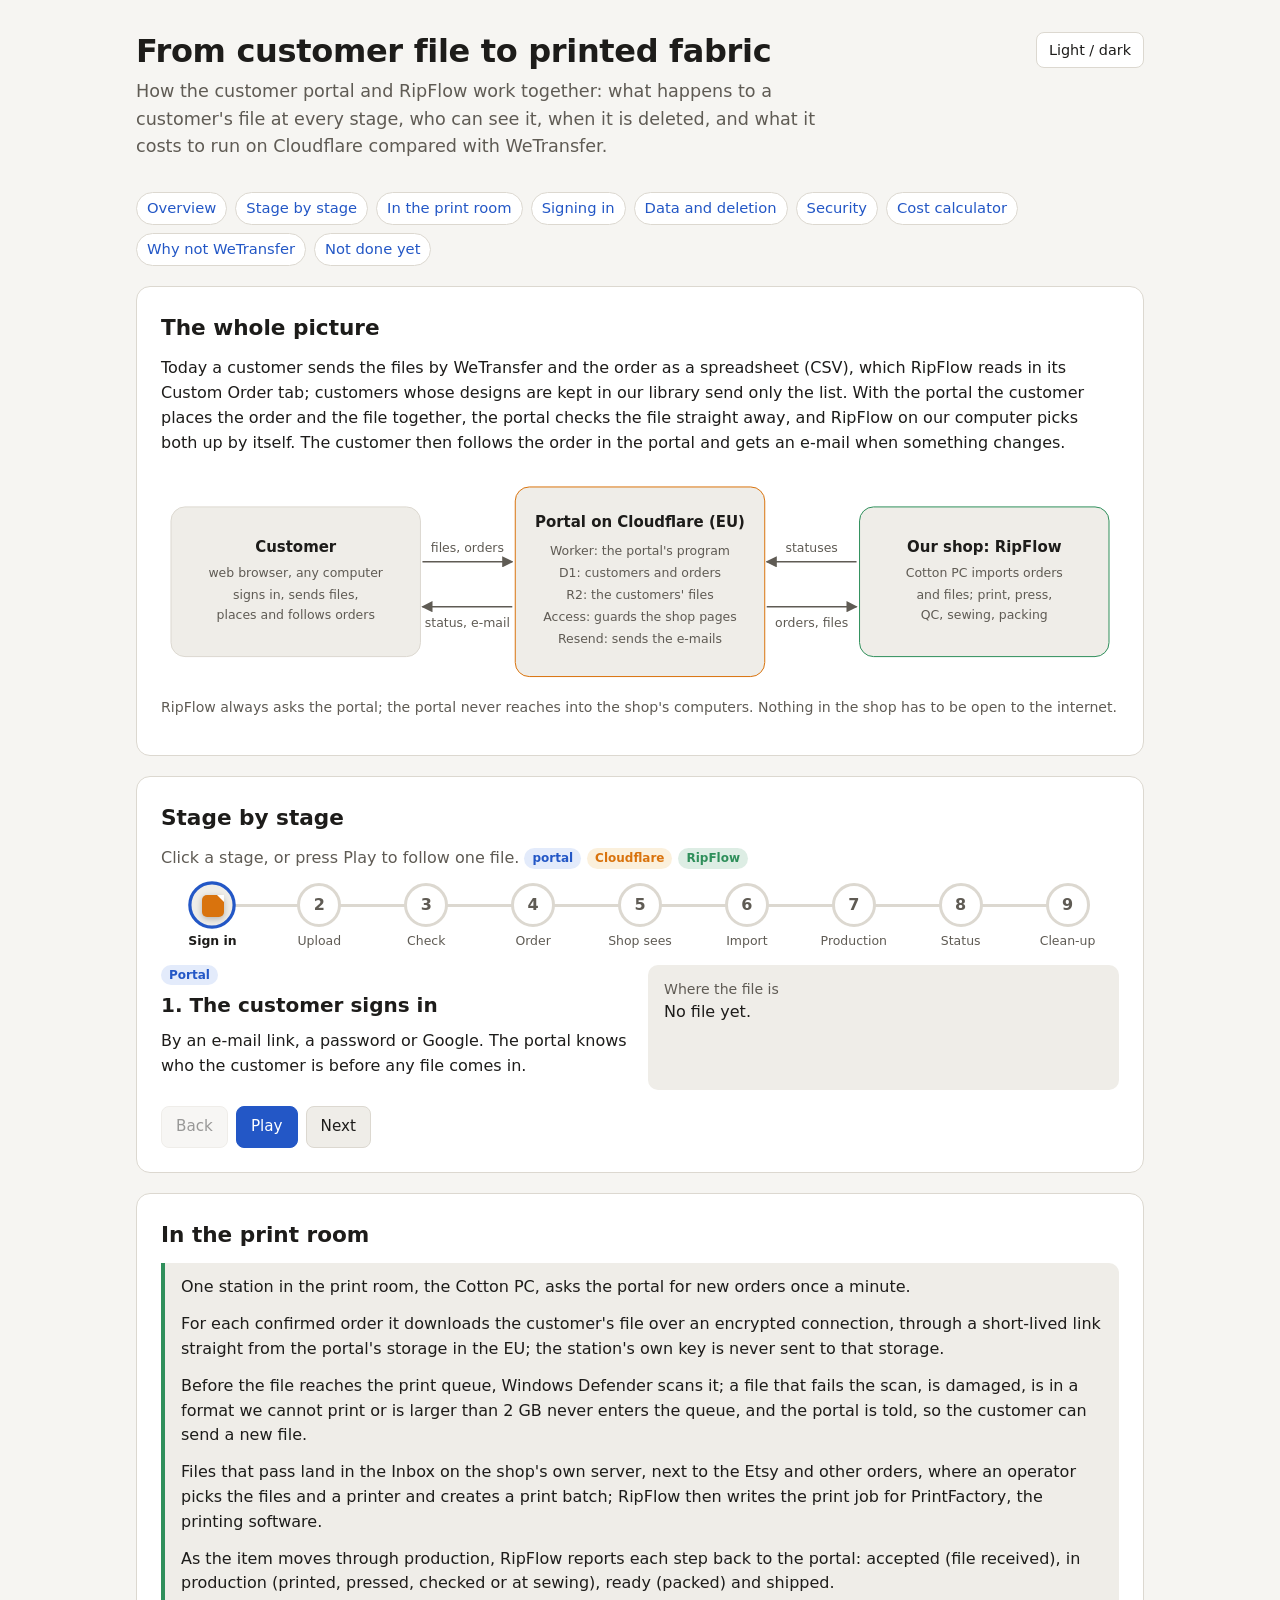
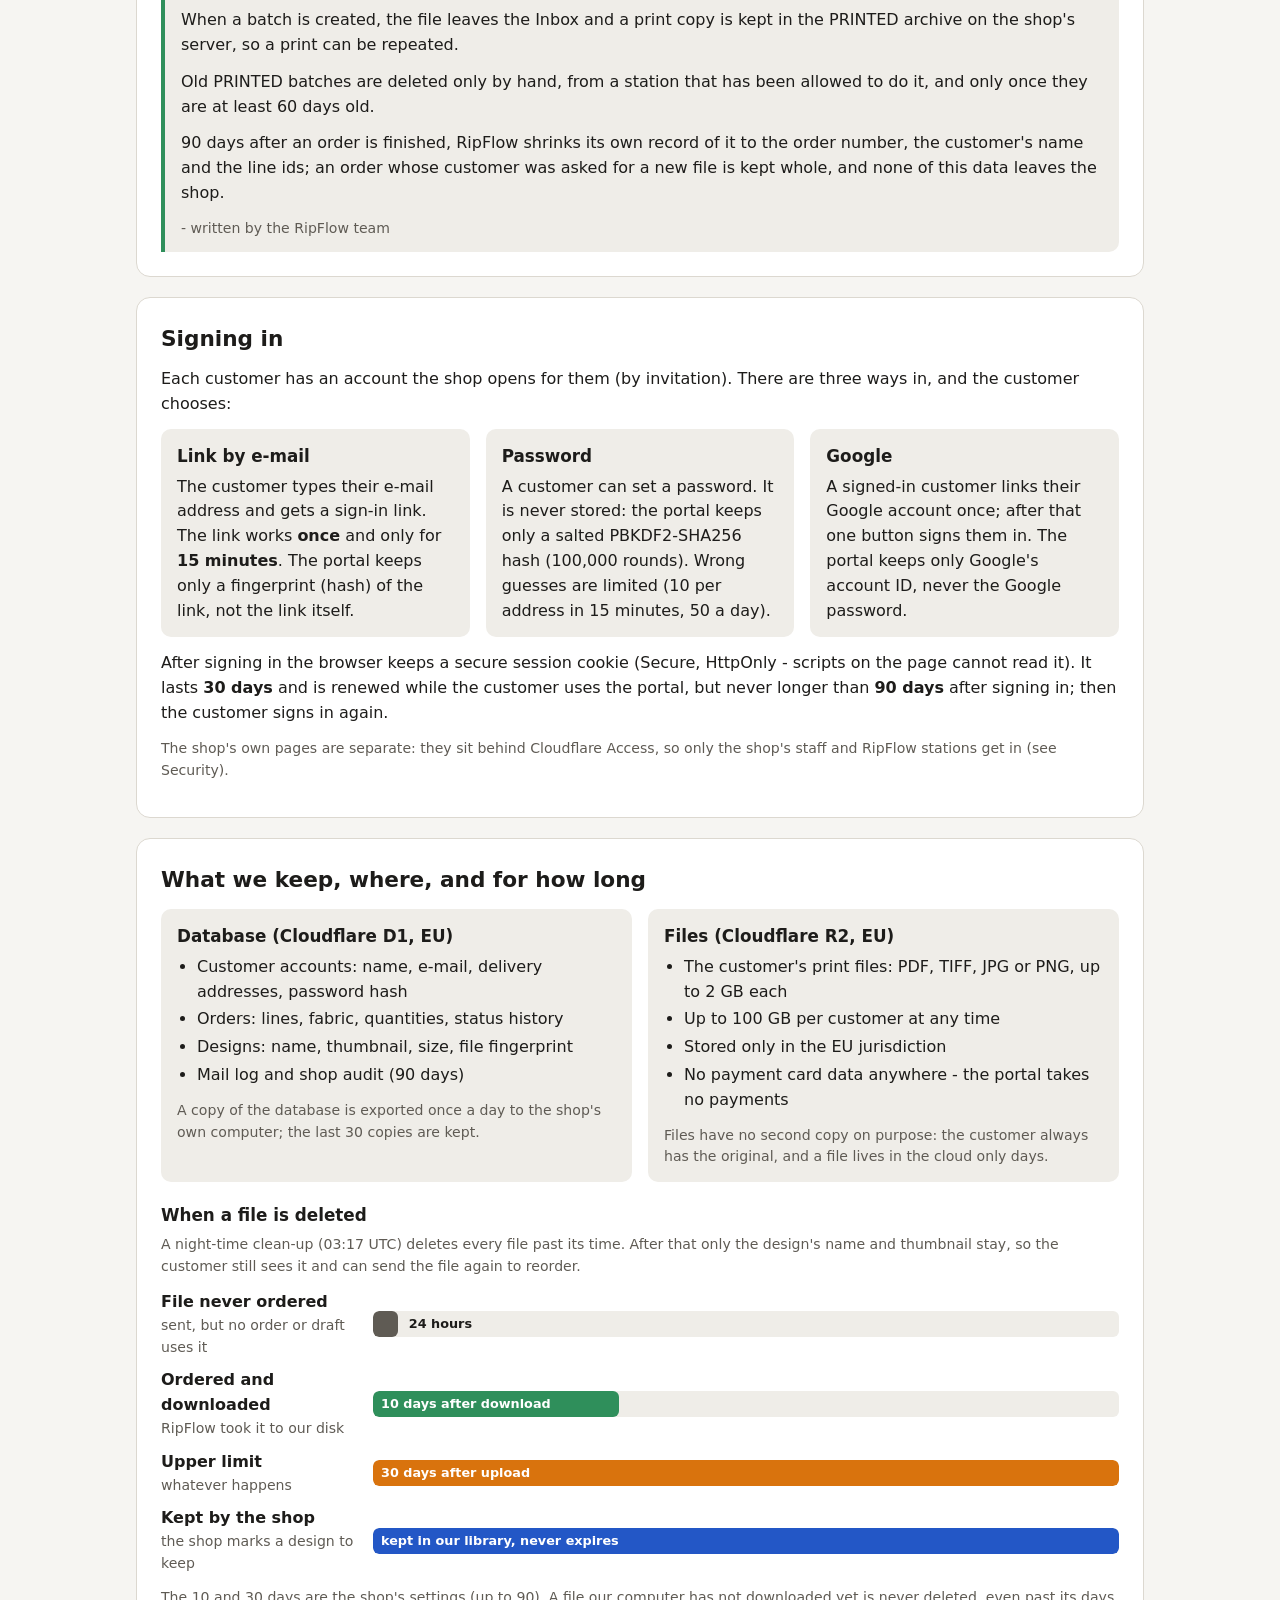
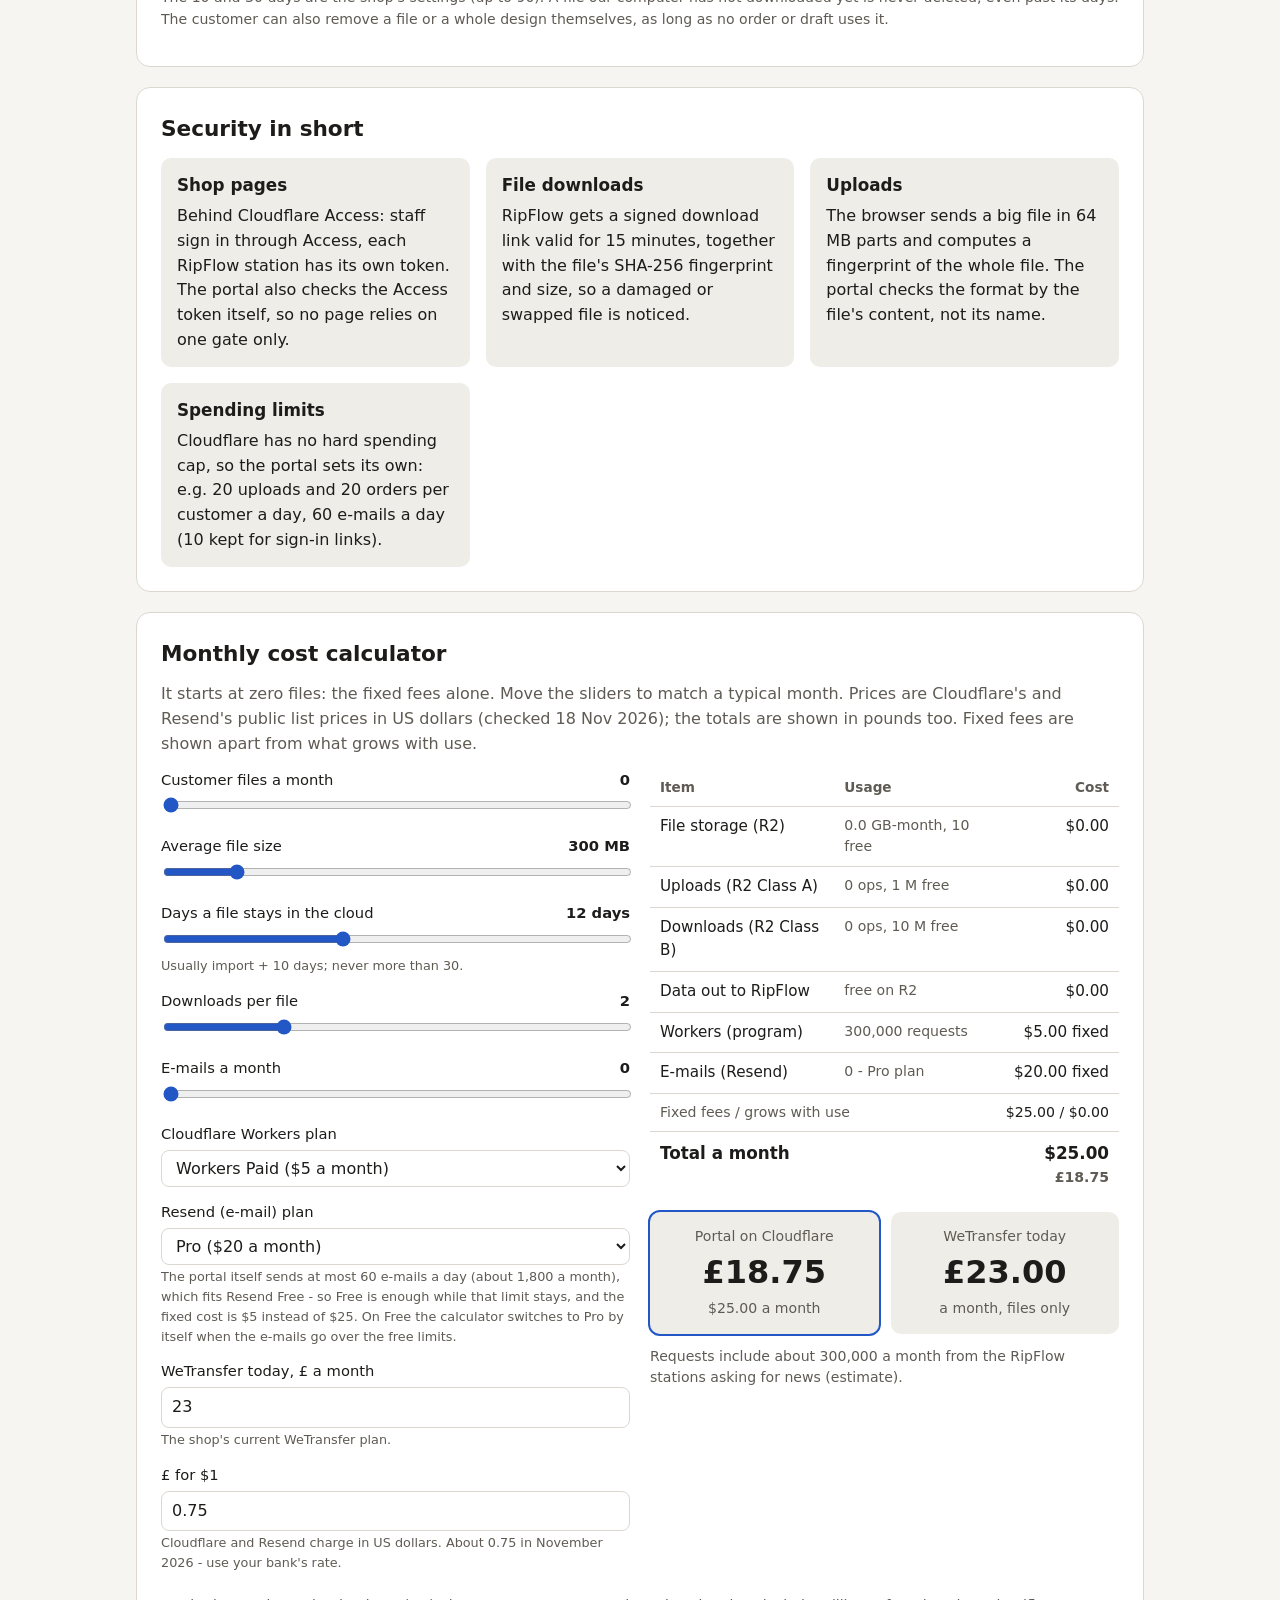
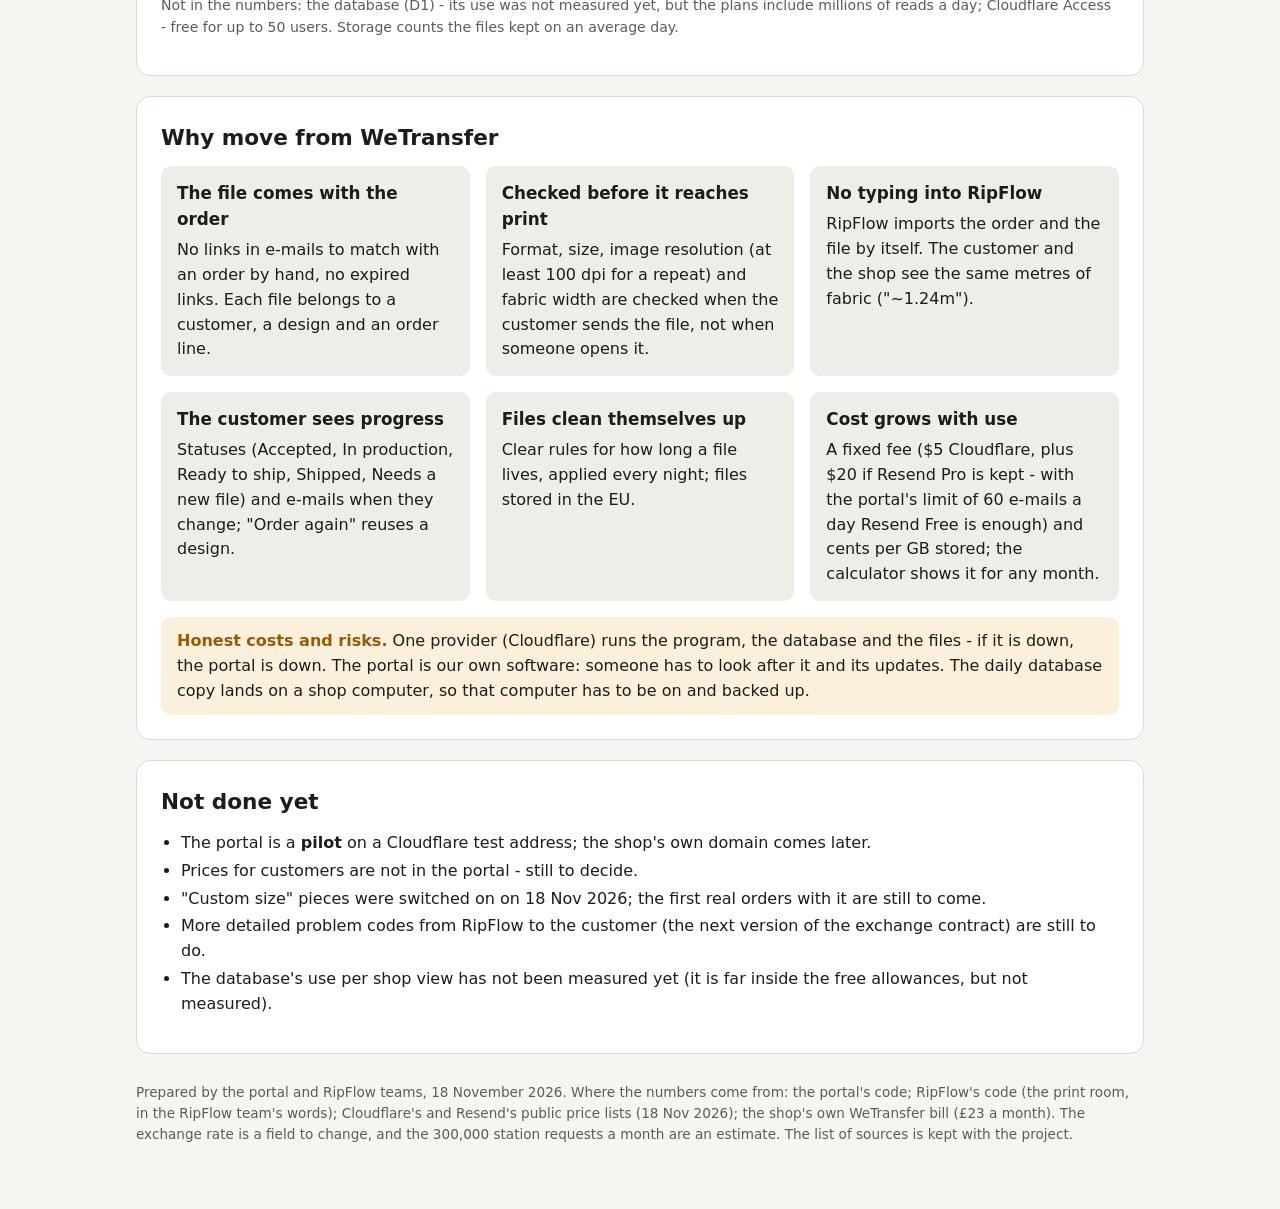
==== prez-26716cb78a.html @ 3aa8cd52 "Build of ripflow-portal a6ef486 (main)" ====
<!doctype html>
<html lang="en">
<head>
<meta charset="utf-8">
<meta name="viewport" content="width=device-width, initial-scale=1">
<!-- public demo on GitHub Pages (PREZ-2): reachable by link only, kept out of search engines; a copy of the approved PREZ-1 page -->
<meta name="robots" content="noindex, nofollow">
<title>Customer Portal Process</title>
<style>
:root {
  color-scheme: light dark;
  --bg: #f6f5f2;
  --surface: #ffffff;
  --surface-2: #efede8;
  --text: #1d1c1a;
  --muted: #5f5b54;
  --line: #dcd8d0;
  --accent: #2357c6;
  --accent-soft: #e3ebfb;
  --portal: #2357c6;
  --cloud: #d9730d;
  --station: #2f8f5b;
  --warn: #9a5b00;
  --warn-soft: #fbf0dc;
  --dot: #d9730d;
}
@media (prefers-color-scheme: dark) {
  :root:not([data-theme="light"]) {
    --bg: #161615;
    --surface: #1f1f1d;
    --surface-2: #292927;
    --text: #ecebe7;
    --muted: #a6a29a;
    --line: #3a3936;
    --accent: #7ea6f2;
    --accent-soft: #23314d;
    --portal: #7ea6f2;
    --cloud: #f0a35a;
    --station: #6cc394;
    --warn: #f0b860;
    --warn-soft: #3a2f1c;
    --dot: #f0a35a;
  }
}
:root[data-theme="dark"] {
  --bg: #161615;
  --surface: #1f1f1d;
  --surface-2: #292927;
  --text: #ecebe7;
  --muted: #a6a29a;
  --line: #3a3936;
  --accent: #7ea6f2;
  --accent-soft: #23314d;
  --portal: #7ea6f2;
  --cloud: #f0a35a;
  --station: #6cc394;
  --warn: #f0b860;
  --warn-soft: #3a2f1c;
  --dot: #f0a35a;
}
* { box-sizing: border-box; }
html { -webkit-text-size-adjust: 100%; }
body {
  margin: 0;
  background: var(--bg);
  color: var(--text);
  font: 16px/1.55 system-ui, -apple-system, "Segoe UI", Roboto, sans-serif;
}
main { max-width: 1040px; margin: 0 auto; padding: 32px 16px 64px; }
header.top { display: flex; justify-content: space-between; gap: 16px; align-items: flex-start; flex-wrap: wrap; }
h1 { font-size: 2rem; line-height: 1.2; margin: 0 0 8px; letter-spacing: -0.01em; }
h2 { font-size: 1.35rem; margin: 0 0 12px; }
h3 { font-size: 1.05rem; margin: 0 0 6px; }
p { margin: 0 0 12px; }
.lead { font-size: 1.1rem; color: var(--muted); max-width: 720px; }
.theme { border: 1px solid var(--line); background: var(--surface); color: var(--text); border-radius: 8px; padding: 6px 12px; font: inherit; font-size: 0.9rem; cursor: pointer; }
nav.toc { display: flex; flex-wrap: wrap; gap: 8px; margin: 20px 0 8px; }
nav.toc a { color: var(--accent); text-decoration: none; font-size: 0.92rem; border: 1px solid var(--line); background: var(--surface); padding: 4px 10px; border-radius: 999px; }
section { background: var(--surface); border: 1px solid var(--line); border-radius: 14px; padding: 24px; margin-top: 20px; }
.grid2 { display: grid; grid-template-columns: repeat(auto-fit, minmax(260px, 1fr)); gap: 16px; }
.card { background: var(--surface-2); border-radius: 10px; padding: 14px 16px; }
.card p:last-child, .card ul:last-child { margin-bottom: 0; }
ul { margin: 0 0 12px; padding-left: 20px; }
li { margin: 3px 0; }
.muted { color: var(--muted); }
.small { font-size: 0.88rem; }
.tag { display: inline-block; font-size: 0.75rem; font-weight: 600; padding: 1px 8px; border-radius: 999px; margin-right: 6px; vertical-align: 1px; }
.tag.portal { background: var(--accent-soft); color: var(--portal); }
.tag.cloud { background: var(--warn-soft); color: var(--cloud); }
.tag.station { background: color-mix(in srgb, var(--station) 16%, transparent); color: var(--station); }
.note { background: var(--warn-soft); border-radius: 10px; padding: 12px 16px; color: var(--text); }
.note strong { color: var(--warn); }
table { width: 100%; border-collapse: collapse; font-size: 0.95rem; }
th, td { text-align: left; padding: 8px 10px; border-bottom: 1px solid var(--line); vertical-align: top; }
th { font-weight: 600; color: var(--muted); font-size: 0.85rem; }
.table-wrap { overflow-x: auto; }

/* overview diagram */
.overview svg { width: 100%; height: auto; display: block; }
.overview text { fill: var(--text); font: 600 15px system-ui, sans-serif; }
.overview text.sub { fill: var(--muted); font: 400 12.5px system-ui, sans-serif; }
.overview .box { fill: var(--surface-2); stroke: var(--line); }
.overview .arrow { stroke: var(--muted); stroke-width: 1.6; fill: none; marker-end: url(#arrowhead); }
.overview .arrowhead { fill: var(--muted); }

/* stage by stage */
.track { position: relative; display: grid; grid-template-columns: repeat(9, 1fr); gap: 4px; margin: 8px 0 16px; }
.track::before { content: ""; position: absolute; left: 5%; right: 5%; top: 21px; height: 3px; background: var(--line); border-radius: 2px; }
.stop { position: relative; display: flex; flex-direction: column; align-items: center; gap: 6px; background: none; border: 0; padding: 0; font: inherit; color: var(--muted); cursor: pointer; }
.stop .num { width: 44px; height: 44px; border-radius: 50%; display: grid; place-items: center; font-weight: 700; background: var(--surface); border: 3px solid var(--line); color: var(--muted); z-index: 1; transition: border-color .3s, background .3s, color .3s; }
.stop .lbl { font-size: 0.78rem; text-align: center; line-height: 1.25; }
.stop.portal.done .num, .stop.portal.on .num { border-color: var(--portal); color: var(--portal); }
.stop.cloud.done .num, .stop.cloud.on .num { border-color: var(--cloud); color: var(--cloud); }
.stop.station.done .num, .stop.station.on .num { border-color: var(--station); color: var(--station); }
.stop.on .num { background: var(--surface-2); transform: scale(1.08); }
.stop.on .lbl { color: var(--text); font-weight: 600; }
.stop:focus-visible .num { outline: 3px solid var(--accent); outline-offset: 2px; }
.file-dot { position: absolute; top: 12px; width: 22px; height: 22px; margin-left: -11px; border-radius: 5px; background: var(--dot); box-shadow: 0 2px 6px rgba(0,0,0,.25); z-index: 2; transition: left .7s cubic-bezier(.5,0,.2,1); pointer-events: none; }
.file-dot::after { content: ""; position: absolute; right: 0; top: 0; border-style: solid; border-width: 0 7px 7px 0; border-color: transparent var(--surface) transparent transparent; }
.stage-panel { display: grid; grid-template-columns: 1fr 1fr; gap: 16px; }
.stage-panel .who { font-size: 0.85rem; color: var(--muted); margin-bottom: 4px; }
.stage-panel h3 { font-size: 1.25rem; margin-bottom: 8px; }
.controls { display: flex; gap: 8px; flex-wrap: wrap; margin-top: 16px; }
.btn { border: 1px solid var(--line); background: var(--surface-2); color: var(--text); border-radius: 8px; padding: 8px 14px; font: inherit; font-size: 0.95rem; cursor: pointer; }
.btn.primary { background: var(--accent); border-color: var(--accent); color: var(--surface); }
.btn:disabled { opacity: .45; cursor: default; }
.fade { animation: fade .45s ease; }
@keyframes fade { from { opacity: 0; transform: translateY(4px); } to { opacity: 1; transform: none; } }

/* lifetime bars */
.life { display: grid; gap: 10px; }
.life-row { display: grid; grid-template-columns: 200px 1fr; gap: 12px; align-items: center; }
.bar { position: relative; height: 26px; background: var(--surface-2); border-radius: 6px; overflow: hidden; }
.bar span { position: absolute; top: 0; bottom: 0; left: 0; border-radius: 6px; display: flex; align-items: center; padding-left: 8px; font-size: 0.8rem; color: var(--surface); font-weight: 600; white-space: nowrap; }

/* calculator */
.calc { display: grid; grid-template-columns: minmax(0, 1fr) minmax(0, 1fr); gap: 20px; }
.field { margin-bottom: 14px; }
.field label { display: flex; justify-content: space-between; gap: 8px; font-size: 0.92rem; margin-bottom: 4px; }
.field label output { font-weight: 700; font-variant-numeric: tabular-nums; }
.field input[type="range"] { width: 100%; accent-color: var(--accent); }
.field select, .field input[type="number"] { width: 100%; padding: 7px 10px; border-radius: 8px; border: 1px solid var(--line); background: var(--surface); color: var(--text); font: inherit; }
.field .hint { font-size: 0.8rem; color: var(--muted); margin-top: 2px; }
.result td:last-child, .result th:last-child { text-align: right; font-variant-numeric: tabular-nums; white-space: nowrap; }
.result tr.total td { font-weight: 700; font-size: 1.05rem; border-bottom: 0; }
.big { font-size: 2rem; font-weight: 700; font-variant-numeric: tabular-nums; }
.compare { display: grid; grid-template-columns: 1fr 1fr; gap: 12px; margin-top: 16px; }
.compare .card { text-align: center; }
.compare .card.us { outline: 2px solid var(--accent); }
.from-ripflow { border-left: 4px solid var(--station); background: var(--surface-2); padding: 12px 16px; border-radius: 0 10px 10px 0; }
footer { margin-top: 28px; color: var(--muted); font-size: 0.85rem; }

@media (max-width: 760px) {
  h1 { font-size: 1.6rem; }
  section { padding: 18px 16px; }
  .stage-panel, .calc, .compare { grid-template-columns: 1fr; }
  .track { grid-template-columns: repeat(9, minmax(0, 1fr)); gap: 0; }
  .stop .num { width: 32px; height: 32px; font-size: 0.85rem; border-width: 2px; }
  .track::before { top: 15px; }
  .file-dot { top: 7px; width: 18px; height: 18px; margin-left: -9px; }
  .stop .lbl { display: none; }
  .life-row { grid-template-columns: 1fr; gap: 4px; }
  .overview .diagram { overflow-x: auto; }
  .overview svg { min-width: 680px; }
}
@media (prefers-reduced-motion: reduce) {
  *, *::before, *::after { animation: none !important; transition: none !important; }
}
</style>
</head>
<body>
<main>
  <header class="top">
    <div>
      <h1>From customer file to printed fabric</h1>
      <p class="lead">How the customer portal and RipFlow work together: what happens to a customer's file at every stage, who can see it, when it is deleted, and what it costs to run on Cloudflare compared with WeTransfer.</p>
    </div>
    <button class="theme" id="theme" type="button" aria-label="Switch light or dark">Light / dark</button>
  </header>
  <nav class="toc" aria-label="Sections">
    <a href="#overview">Overview</a>
    <a href="#stages">Stage by stage</a>
    <a href="#printroom">In the print room</a>
    <a href="#signin">Signing in</a>
    <a href="#data">Data and deletion</a>
    <a href="#security">Security</a>
    <a href="#costs">Cost calculator</a>
    <a href="#wetransfer">Why not WeTransfer</a>
    <a href="#notyet">Not done yet</a>
  </nav>

  <section id="overview" class="overview">
    <h2>The whole picture</h2>
    <p>Today a customer sends the files by WeTransfer and the order as a spreadsheet (CSV), which RipFlow reads in its Custom Order tab; customers whose designs are kept in our library send only the list. With the portal the customer places the order and the file together, the portal checks the file straight away, and RipFlow on our computer picks both up by itself. The customer then follows the order in the portal and gets an e-mail when something changes.</p>
    <div class="diagram"><svg viewBox="0 0 960 230" role="img" aria-label="Customer browser sends files to the portal on Cloudflare in the EU; the RipFlow computer in the shop takes orders and files from the portal and sends statuses back">
      <defs>
        <marker id="arrowhead" viewBox="0 0 10 10" refX="9" refY="5" markerWidth="7" markerHeight="7" orient="auto-start-reverse"><path class="arrowhead" d="M0,0 L10,5 L0,10 z"/></marker>
      </defs>
      <rect class="box" x="10" y="40" width="250" height="150" rx="14"/>
      <text x="135" y="85" text-anchor="middle">Customer</text>
      <text class="sub" x="135" y="110" text-anchor="middle">web browser, any computer</text>
      <text class="sub" x="135" y="132" text-anchor="middle">signs in, sends files,</text>
      <text class="sub" x="135" y="152" text-anchor="middle">places and follows orders</text>

      <rect class="box" x="355" y="20" width="250" height="190" rx="14" style="stroke: var(--cloud)"/>
      <text x="480" y="60" text-anchor="middle">Portal on Cloudflare (EU)</text>
      <text class="sub" x="480" y="88" text-anchor="middle">Worker: the portal's program</text>
      <text class="sub" x="480" y="110" text-anchor="middle">D1: customers and orders</text>
      <text class="sub" x="480" y="132" text-anchor="middle">R2: the customers' files</text>
      <text class="sub" x="480" y="154" text-anchor="middle">Access: guards the shop pages</text>
      <text class="sub" x="480" y="176" text-anchor="middle">Resend: sends the e-mails</text>

      <rect class="box" x="700" y="40" width="250" height="150" rx="14" style="stroke: var(--station)"/>
      <text x="825" y="85" text-anchor="middle">Our shop: RipFlow</text>
      <text class="sub" x="825" y="110" text-anchor="middle">Cotton PC imports orders</text>
      <text class="sub" x="825" y="132" text-anchor="middle">and files; print, press,</text>
      <text class="sub" x="825" y="152" text-anchor="middle">QC, sewing, packing</text>

      <path class="arrow" d="M262 95 L352 95"/>
      <path class="arrow" d="M352 140 L262 140"/>
      <text class="sub" x="307" y="85" text-anchor="middle">files, orders</text>
      <text class="sub" x="307" y="160" text-anchor="middle">status, e-mail</text>
      <path class="arrow" d="M697 95 L607 95"/>
      <path class="arrow" d="M607 140 L697 140"/>
      <text class="sub" x="652" y="85" text-anchor="middle">statuses</text>
      <text class="sub" x="652" y="160" text-anchor="middle">orders, files</text>
    </svg></div>
    <p class="small muted">RipFlow always asks the portal; the portal never reaches into the shop's computers. Nothing in the shop has to be open to the internet.</p>
  </section>

  <section id="stages">
    <h2>Stage by stage</h2>
    <p class="muted">Click a stage, or press Play to follow one file. <span class="tag portal">portal</span><span class="tag cloud">Cloudflare</span><span class="tag station">RipFlow</span></p>
    <div class="track" id="track" role="tablist" aria-label="Stages">
      <div class="file-dot" id="dot" aria-hidden="true"></div>
    </div>
    <div id="panel" class="stage-panel" role="tabpanel" aria-live="polite"></div>
    <div class="controls">
      <button class="btn" id="prev" type="button">Back</button>
      <button class="btn primary" id="play" type="button">Play</button>
      <button class="btn" id="next" type="button">Next</button>
    </div>
  </section>

  <section id="printroom">
    <h2>In the print room</h2>
    <div class="from-ripflow">
      <p>One station in the print room, the Cotton PC, asks the portal for new orders once a minute.</p>
      <p>For each confirmed order it downloads the customer's file over an encrypted connection, through a short-lived link straight from the portal's storage in the EU; the station's own key is never sent to that storage.</p>
      <p>Before the file reaches the print queue, Windows Defender scans it; a file that fails the scan, is damaged, is in a format we cannot print or is larger than 2 GB never enters the queue, and the portal is told, so the customer can send a new file.</p>
      <p>Files that pass land in the Inbox on the shop's own server, next to the Etsy and other orders, where an operator picks the files and a printer and creates a print batch; RipFlow then writes the print job for PrintFactory, the printing software.</p>
      <p>As the item moves through production, RipFlow reports each step back to the portal: accepted (file received), in production (printed, pressed, checked or at sewing), ready (packed) and shipped.</p>
      <p>When a batch is created, the file leaves the Inbox and a print copy is kept in the PRINTED archive on the shop's server, so a print can be repeated.</p>
      <p>Old PRINTED batches are deleted only by hand, from a station that has been allowed to do it, and only once they are at least 60 days old.</p>
      <p>90 days after an order is finished, RipFlow shrinks its own record of it to the order number, the customer's name and the line ids; an order whose customer was asked for a new file is kept whole, and none of this data leaves the shop.</p>
      <p class="small muted" style="margin-bottom:0">- written by the RipFlow team</p>
    </div>
  </section>

  <section id="signin">
    <h2>Signing in</h2>
    <p>Each customer has an account the shop opens for them (by invitation). There are three ways in, and the customer chooses:</p>
    <div class="grid2">
      <div class="card"><h3>Link by e-mail</h3><p>The customer types their e-mail address and gets a sign-in link. The link works <strong>once</strong> and only for <strong>15 minutes</strong>. The portal keeps only a fingerprint (hash) of the link, not the link itself.</p></div>
      <div class="card"><h3>Password</h3><p>A customer can set a password. It is never stored: the portal keeps only a salted PBKDF2-SHA256 hash (100,000 rounds). Wrong guesses are limited (10 per address in 15 minutes, 50 a day).</p></div>
      <div class="card"><h3>Google</h3><p>A signed-in customer links their Google account once; after that one button signs them in. The portal keeps only Google's account ID, never the Google password.</p></div>
    </div>
    <p style="margin-top:14px">After signing in the browser keeps a secure session cookie (Secure, HttpOnly - scripts on the page cannot read it). It lasts <strong>30 days</strong> and is renewed while the customer uses the portal, but never longer than <strong>90 days</strong> after signing in; then the customer signs in again.</p>
    <p class="muted small">The shop's own pages are separate: they sit behind Cloudflare Access, so only the shop's staff and RipFlow stations get in (see Security).</p>
  </section>

  <section id="data">
    <h2>What we keep, where, and for how long</h2>
    <div class="grid2">
      <div class="card"><h3>Database (Cloudflare D1, EU)</h3><ul>
        <li>Customer accounts: name, e-mail, delivery addresses, password hash</li>
        <li>Orders: lines, fabric, quantities, status history</li>
        <li>Designs: name, thumbnail, size, file fingerprint</li>
        <li>Mail log and shop audit (90 days)</li>
      </ul><p class="small muted">A copy of the database is exported once a day to the shop's own computer; the last 30 copies are kept.</p></div>
      <div class="card"><h3>Files (Cloudflare R2, EU)</h3><ul>
        <li>The customer's print files: PDF, TIFF, JPG or PNG, up to 2 GB each</li>
        <li>Up to 100 GB per customer at any time</li>
        <li>Stored only in the EU jurisdiction</li>
        <li>No payment card data anywhere - the portal takes no payments</li>
      </ul><p class="small muted">Files have no second copy on purpose: the customer always has the original, and a file lives in the cloud only days.</p></div>
    </div>

    <h3 style="margin-top:20px">When a file is deleted</h3>
    <p class="muted small">A night-time clean-up (03:17 UTC) deletes every file past its time. After that only the design's name and thumbnail stay, so the customer still sees it and can send the file again to reorder.</p>
    <div class="life" aria-label="File lifetimes">
      <div class="life-row"><div><strong>File never ordered</strong><div class="small muted">sent, but no order or draft uses it</div></div><div class="bar"><span style="width:3.3%;background:var(--muted)"></span><span style="left:4%;color:var(--text);padding-left:6px">24 hours</span></div></div>
      <div class="life-row"><div><strong>Ordered and downloaded</strong><div class="small muted">RipFlow took it to our disk</div></div><div class="bar"><span style="width:33%;background:var(--station)">10 days after download</span></div></div>
      <div class="life-row"><div><strong>Upper limit</strong><div class="small muted">whatever happens</div></div><div class="bar"><span style="width:100%;background:var(--cloud)">30 days after upload</span></div></div>
      <div class="life-row"><div><strong>Kept by the shop</strong><div class="small muted">the shop marks a design to keep</div></div><div class="bar"><span style="width:100%;background:var(--portal)">kept in our library, never expires</span></div></div>
    </div>
    <p class="small muted" style="margin-top:12px">The 10 and 30 days are the shop's settings (up to 90). A file our computer has not downloaded yet is never deleted, even past its days. The customer can also remove a file or a whole design themselves, as long as no order or draft uses it.</p>
  </section>

  <section id="security">
    <h2>Security in short</h2>
    <div class="grid2">
      <div class="card"><h3>Shop pages</h3><p>Behind Cloudflare Access: staff sign in through Access, each RipFlow station has its own token. The portal also checks the Access token itself, so no page relies on one gate only.</p></div>
      <div class="card"><h3>File downloads</h3><p>RipFlow gets a signed download link valid for 15 minutes, together with the file's SHA-256 fingerprint and size, so a damaged or swapped file is noticed.</p></div>
      <div class="card"><h3>Uploads</h3><p>The browser sends a big file in 64 MB parts and computes a fingerprint of the whole file. The portal checks the format by the file's content, not its name.</p></div>
      <div class="card"><h3>Spending limits</h3><p>Cloudflare has no hard spending cap, so the portal sets its own: e.g. 20 uploads and 20 orders per customer a day, 60 e-mails a day (10 kept for sign-in links).</p></div>
    </div>
  </section>

  <section id="costs">
    <h2>Monthly cost calculator</h2>
    <p class="muted">It starts at zero files: the fixed fees alone. Move the sliders to match a typical month. Prices are Cloudflare's and Resend's public list prices in US dollars (checked 18 Nov 2026); the totals are shown in pounds too. Fixed fees are shown apart from what grows with use.</p>
    <div class="calc">
      <div>
        <div class="field"><label for="files">Customer files a month <output id="filesOut"></output></label><input type="range" id="files" min="0" max="3000" step="10" value="0"></div>
        <div class="field"><label for="size">Average file size <output id="sizeOut"></output></label><input type="range" id="size" min="10" max="2000" step="10" value="300"></div>
        <div class="field"><label for="days">Days a file stays in the cloud <output id="daysOut"></output></label><input type="range" id="days" min="1" max="30" step="1" value="12"><div class="hint">Usually import + 10 days; never more than 30.</div></div>
        <div class="field"><label for="dl">Downloads per file <output id="dlOut"></output></label><input type="range" id="dl" min="1" max="5" step="1" value="2"></div>
        <div class="field"><label for="mails">E-mails a month <output id="mailsOut"></output></label><input type="range" id="mails" min="0" max="3000" step="50" value="0"></div>
        <div class="field"><label for="plan">Cloudflare Workers plan</label><select id="plan"><option value="paid">Workers Paid ($5 a month)</option><option value="free">Workers Free</option></select></div>
        <div class="field"><label for="resend">Resend (e-mail) plan</label><select id="resend"><option value="pro">Pro ($20 a month)</option><option value="free">Free (3,000 e-mails a month, 100 a day)</option></select><div class="hint">The portal itself sends at most 60 e-mails a day (about 1,800 a month), which fits Resend Free - so Free is enough while that limit stays, and the fixed cost is $5 instead of $25. On Free the calculator switches to Pro by itself when the e-mails go over the free limits.</div></div>
        <div class="field"><label for="wt">WeTransfer today, £ a month</label><input type="number" id="wt" min="0" step="1" value="23"><div class="hint">The shop's current WeTransfer plan.</div></div>
        <div class="field"><label for="rate">£ for $1</label><input type="number" id="rate" min="0.5" max="1.2" step="0.01" value="0.75"><div class="hint">Cloudflare and Resend charge in US dollars. About 0.75 in November 2026 - use your bank's rate.</div></div>
      </div>
      <div>
        <div class="table-wrap"><table class="result"><thead><tr><th>Item</th><th>Usage</th><th>Cost</th></tr></thead><tbody id="rows"></tbody></table></div>
        <div class="compare">
          <div class="card us"><div class="small muted">Portal on Cloudflare</div><div class="big" id="ourTotal"></div><div class="small muted" id="ourUsd"></div></div>
          <div class="card"><div class="small muted">WeTransfer today</div><div class="big" id="wtTotal"></div><div class="small muted">a month, files only</div></div>
        </div>
        <p class="small muted" id="calcNotes" style="margin-top:12px"></p>
      </div>
    </div>
    <p class="small muted" style="margin-top:8px">Not in the numbers: the database (D1) - its use was not measured yet, but the plans include millions of reads a day; Cloudflare Access - free for up to 50 users. Storage counts the files kept on an average day.</p>
  </section>

  <section id="wetransfer">
    <h2>Why move from WeTransfer</h2>
    <div class="grid2">
      <div class="card"><h3>The file comes with the order</h3><p>No links in e-mails to match with an order by hand, no expired links. Each file belongs to a customer, a design and an order line.</p></div>
      <div class="card"><h3>Checked before it reaches print</h3><p>Format, size, image resolution (at least 100 dpi for a repeat) and fabric width are checked when the customer sends the file, not when someone opens it.</p></div>
      <div class="card"><h3>No typing into RipFlow</h3><p>RipFlow imports the order and the file by itself. The customer and the shop see the same metres of fabric ("~1.24m").</p></div>
      <div class="card"><h3>The customer sees progress</h3><p>Statuses (Accepted, In production, Ready to ship, Shipped, Needs a new file) and e-mails when they change; "Order again" reuses a design.</p></div>
      <div class="card"><h3>Files clean themselves up</h3><p>Clear rules for how long a file lives, applied every night; files stored in the EU.</p></div>
      <div class="card"><h3>Cost grows with use</h3><p>A fixed fee ($5 Cloudflare, plus $20 if Resend Pro is kept - with the portal's limit of 60 e-mails a day Resend Free is enough) and cents per GB stored; the calculator shows it for any month.</p></div>
    </div>
    <div class="note" style="margin-top:16px"><strong>Honest costs and risks.</strong> One provider (Cloudflare) runs the program, the database and the files - if it is down, the portal is down. The portal is our own software: someone has to look after it and its updates. The daily database copy lands on a shop computer, so that computer has to be on and backed up.</div>
  </section>

  <section id="notyet">
    <h2>Not done yet</h2>
    <ul>
      <li>The portal is a <strong>pilot</strong> on a Cloudflare test address; the shop's own domain comes later.</li>
      <li>Prices for customers are not in the portal - still to decide.</li>
      <li>"Custom size" pieces were switched on on 18 Nov 2026; the first real orders with it are still to come.</li>
      <li>More detailed problem codes from RipFlow to the customer (the next version of the exchange contract) are still to do.</li>
      <li>The database's use per shop view has not been measured yet (it is far inside the free allowances, but not measured).</li>
    </ul>
  </section>

  <footer>Prepared by the portal and RipFlow teams, 18 November 2026. Where the numbers come from: the portal's code; RipFlow's code (the print room, in the RipFlow team's words); Cloudflare's and Resend's public price lists (18 Nov 2026); the shop's own WeTransfer bill (£23 a month). The exchange rate is a field to change, and the 300,000 station requests a month are an estimate. The list of sources is kept with the project.</footer>
</main>

<script id="pricing">
// Prices and formulas in one place (facts.md P1-P9). GB = 2^30 bytes, MB = 2^20 bytes.
const PRICES = {
  r2: { storagePerGbMonth: 0.015, classAPerMillion: 4.5, classBPerMillion: 0.36, freeGbMonth: 10, freeClassA: 1e6, freeClassB: 10e6 },
  partMb: 64,
  workers: { paidFee: 5, paidIncludedRequests: 10e6, paidPerMillion: 0.3, freeRequestsPerDay: 100000 },
  resend: { freePerMonth: 3000, freePerDay: 100, proFee: 20, proIncluded: 50000 },
  portalMailsPerDay: 60,
  stationRequests: 300000,
};

function estimate(i, P) {
  const gbMonth = (i.files * i.sizeMb) / 1024 * (i.days / 30);
  const parts = Math.ceil(i.sizeMb / P.partMb);
  const classA = i.files * (parts + 2);
  const classB = i.files * i.downloads;
  const storage = Math.max(0, gbMonth - P.r2.freeGbMonth) * P.r2.storagePerGbMonth;
  const opsA = Math.max(0, classA - P.r2.freeClassA) / 1e6 * P.r2.classAPerMillion;
  const opsB = Math.max(0, classB - P.r2.freeClassB) / 1e6 * P.r2.classBPerMillion;
  const requests = i.files * (parts + 2) + classB + P.stationRequests;
  let workersFixed = 0, workersVar = 0, workersOver = false;
  if (i.plan === 'paid') {
    workersFixed = P.workers.paidFee;
    workersVar = Math.max(0, requests - P.workers.paidIncludedRequests) / 1e6 * P.workers.paidPerMillion;
  } else {
    workersOver = requests / 30 > P.workers.freeRequestsPerDay;
  }
  const mailsPerDay = i.mails / 30;
  const resendPro = i.resend === 'pro' || i.mails > P.resend.freePerMonth || mailsPerDay > P.resend.freePerDay;
  const resendFixed = resendPro ? P.resend.proFee : 0;
  const fixed = workersFixed + resendFixed;
  const variable = storage + opsA + opsB + workersVar;
  return {
    gbMonth, parts, classA, classB, requests, storage, opsA, opsB, workersFixed, workersVar, workersOver,
    resendPro, resendFixed, mailsOverPortalCap: mailsPerDay > P.portalMailsPerDay,
    fixed, variable, total: fixed + variable, totalGbp: (fixed + variable) * i.gbpPerUsd,
  };
}
if (typeof module !== 'undefined') module.exports = { PRICES, estimate };
</script>
<script>
(function () {
  if (typeof document === 'undefined') return;
  // theme toggle (remembered only in this browser; the page works without it)
  const root = document.documentElement;
  try { const t = localStorage.getItem('prez-theme'); if (t) root.dataset.theme = t; } catch (e) {}
  document.getElementById('theme').addEventListener('click', () => {
    const dark = root.dataset.theme ? root.dataset.theme === 'dark' : matchMedia('(prefers-color-scheme: dark)').matches;
    root.dataset.theme = dark ? 'light' : 'dark';
    try { localStorage.setItem('prez-theme', root.dataset.theme); } catch (e) {}
  });

  // stages
  const STAGES = [
    { who: 'portal', label: 'Sign in', title: '1. The customer signs in', what: 'By an e-mail link, a password or Google. The portal knows who the customer is before any file comes in.', file: 'No file yet.' },
    { who: 'cloud', label: 'Upload', title: '2. The customer sends a file', what: 'The browser sends the file in 64 MB parts through the portal into its storage (Cloudflare R2, EU) and computes a fingerprint (SHA-256) of the whole file. Up to 2 GB per file.', file: 'The file is in R2 in the EU. If it is never put in an order, it is deleted after 24 hours.' },
    { who: 'portal', label: 'Check', title: '3. The portal checks it', what: 'Format by the file\'s content (PDF, TIFF, JPG, PNG), size, and for an image printed as a repeat at least 100 dpi. A problem is shown to the customer at once, with what to do. RipFlow checks an image again in the print room - it does not rely on the portal alone.', file: 'A thumbnail and the size are saved with the design.' },
    { who: 'portal', label: 'Order', title: '4. The customer places the order', what: 'Each line: design, fabric, how it is printed (repeat, panel, fat quarter, tea towel, custom size) and quantity. The portal shows the metres of fabric, the same number RipFlow will count.', file: 'The file now belongs to an order line and stays until RipFlow takes it.' },
    { who: 'portal', label: 'Shop sees', title: '5. The shop sees the order', what: 'The shop\'s pages (behind Cloudflare Access) list the new order; the shop accepts it (or lets orders be accepted automatically) and can keep a design in its library.', file: 'Unchanged in R2.' },
    { who: 'station', label: 'Import', title: '6. RipFlow imports it', what: 'Once a minute the importer on the Cotton PC asks the portal for new orders. It downloads each file through a signed link valid for 15 minutes, together with the file fingerprint, and confirms to the portal which version of the order it saved. Windows Defender scans the file before it can reach the print queue; a file that fails the scan, is damaged, cannot be printed or is over 2 GB never enters the queue, and the customer is asked for a new file.', file: 'A copy is now on the shop\'s own server. The cloud copy is kept 10 more days, then deleted.' },
    { who: 'station', label: 'Production', title: '7. Production in RipFlow', what: 'The file waits in the Inbox next to the Etsy and other orders. An operator picks files and a printer and creates a print batch; RipFlow writes the print job for PrintFactory, the printing software. Then print, heat press, checks, sewing and packing.', file: 'When the batch is created, a print copy goes to the PRINTED archive on the shop\'s server, so a print can be repeated.', ripflow: true },
    { who: 'station', label: 'Status', title: '8. Status goes back', what: 'RipFlow reports four steps back to the portal, each once per line: accepted (file received), in production, ready (packed) and shipped - or a problem when the file cannot be printed (too large, format not supported, damaged, rejected by the scan). The customer sees Accepted, In production, Ready to ship, Shipped or Needs a new file, with the reason, and gets an e-mail when it changes.', file: 'Unchanged.' },
    { who: 'cloud', label: 'Clean-up', title: '9. The file is deleted', what: 'The night-time clean-up deletes the file once its time is over (10 days after download, at most 30 days after upload). The design keeps its name and thumbnail, so "Order again" just asks for the file.', file: 'Gone from the cloud. Designs the shop keeps in its library never expire.' },
  ];
  const WHO = { portal: 'Portal', cloud: 'Cloudflare', station: 'RipFlow (shop)' };
  const track = document.getElementById('track');
  const dot = document.getElementById('dot');
  const panel = document.getElementById('panel');
  const stops = STAGES.map((s, n) => {
    const b = document.createElement('button');
    b.type = 'button';
    b.className = 'stop ' + s.who;
    b.setAttribute('role', 'tab');
    b.setAttribute('aria-label', s.title);
    b.innerHTML = '<span class="num">' + (n + 1) + '</span><span class="lbl">' + s.label + '</span>';
    b.addEventListener('click', () => { stop(); show(n); });
    track.appendChild(b);
    return b;
  });
  let at = 0, timer = null;
  function show(n) {
    at = n;
    stops.forEach((b, k) => {
      b.classList.toggle('on', k === n);
      b.classList.toggle('done', k < n);
      b.setAttribute('aria-selected', String(k === n));
    });
    const b = stops[n];
    dot.style.left = (b.offsetLeft + b.offsetWidth / 2) + 'px';
    const s = STAGES[n];
    const ripflowText = s.ripflow
      ? '<p class="small muted">The RipFlow team describes the print room in their own words in <a href="#printroom">In the print room</a>.</p>'
      : '';
    panel.innerHTML = '<div class="fade"><div class="who"><span class="tag ' + s.who + '">' + WHO[s.who] + '</span></div><h3>' + s.title + '</h3><p>' + s.what + '</p>' + ripflowText + '</div>' +
      '<div class="card fade"><div class="small muted">Where the file is</div><p>' + s.file + '</p></div>';
    document.getElementById('prev').disabled = n === 0;
    document.getElementById('next').disabled = n === STAGES.length - 1;
  }
  function stop() { if (timer) { clearInterval(timer); timer = null; } document.getElementById('play').textContent = 'Play'; }
  document.getElementById('prev').addEventListener('click', () => { stop(); if (at > 0) show(at - 1); });
  document.getElementById('next').addEventListener('click', () => { stop(); if (at < STAGES.length - 1) show(at + 1); });
  document.getElementById('play').addEventListener('click', () => {
    if (timer) { stop(); return; }
    if (at === STAGES.length - 1) show(0);
    document.getElementById('play').textContent = 'Pause';
    timer = setInterval(() => { if (at < STAGES.length - 1) show(at + 1); else stop(); }, 3200);
  });
  addEventListener('resize', () => { const b = stops[at]; dot.style.left = (b.offsetLeft + b.offsetWidth / 2) + 'px'; });
  show(0);

  // calculator
  const $ = (id) => document.getElementById(id);
  const usd = (x) => '$' + x.toFixed(2);
  const gbp = (x) => '£' + x.toFixed(2);
  const num = (x) => Math.round(x).toLocaleString('en-US');
  function render() {
    const i = { files: +$('files').value, sizeMb: +$('size').value, days: +$('days').value, downloads: +$('dl').value, mails: +$('mails').value, plan: $('plan').value, resend: $('resend').value, gbpPerUsd: +$('rate').value || 0 };
    $('filesOut').textContent = num(i.files);
    $('sizeOut').textContent = i.sizeMb >= 1000 ? (i.sizeMb / 1024).toFixed(2) + ' GB' : i.sizeMb + ' MB';
    $('daysOut').textContent = i.days + (i.days === 1 ? ' day' : ' days');
    $('dlOut').textContent = i.downloads;
    $('mailsOut').textContent = num(i.mails);
    const r = estimate(i, PRICES);
    const rows = [
      ['File storage (R2)', r.gbMonth.toFixed(1) + ' GB-month, 10 free', usd(r.storage)],
      ['Uploads (R2 Class A)', num(r.classA) + ' ops, 1 M free', usd(r.opsA)],
      ['Downloads (R2 Class B)', num(r.classB) + ' ops, 10 M free', usd(r.opsB)],
      ['Data out to RipFlow', 'free on R2', usd(0)],
      ['Workers (program)', num(r.requests) + ' requests', i.plan === 'paid' ? usd(r.workersFixed + r.workersVar) + (r.workersVar ? '' : ' fixed') : usd(0)],
      ['E-mails (Resend)', num(i.mails) + (r.resendPro ? ' - Pro plan' : ' - free plan'), r.resendFixed ? usd(r.resendFixed) + ' fixed' : usd(0)],
    ];
    $('rows').innerHTML = rows.map((x) => '<tr><td>' + x[0] + '</td><td class="small muted">' + x[1] + '</td><td>' + x[2] + '</td></tr>').join('') +
      '<tr><td colspan="2" class="small muted">Fixed fees / grows with use</td><td class="small">' + usd(r.fixed) + ' / ' + usd(r.variable) + '</td></tr>' +
      '<tr class="total"><td colspan="2">Total a month</td><td>' + usd(r.total) + '<div class="small muted">' + gbp(r.totalGbp) + '</div></td></tr>';
    $('ourTotal').textContent = gbp(r.totalGbp);
    $('ourUsd').textContent = usd(r.total) + ' a month';
    $('wtTotal').textContent = gbp(+$('wt').value || 0);
    const notes = [];
    if (r.workersOver) notes.push('Above the Free plan\'s 100,000 requests a day - Workers Paid would be needed.');
    if (r.mailsOverPortalCap) notes.push('More than the portal\'s own limit of 60 e-mails a day - that limit would have to be raised.');
    notes.push('Requests include about 300,000 a month from the RipFlow stations asking for news (estimate).');
    $('calcNotes').textContent = notes.join(' ');
  }
  ['files', 'size', 'days', 'dl', 'mails', 'plan', 'resend', 'wt', 'rate'].forEach((id) => $(id).addEventListener('input', render));
  render();
})();
</script>
</body>
</html>
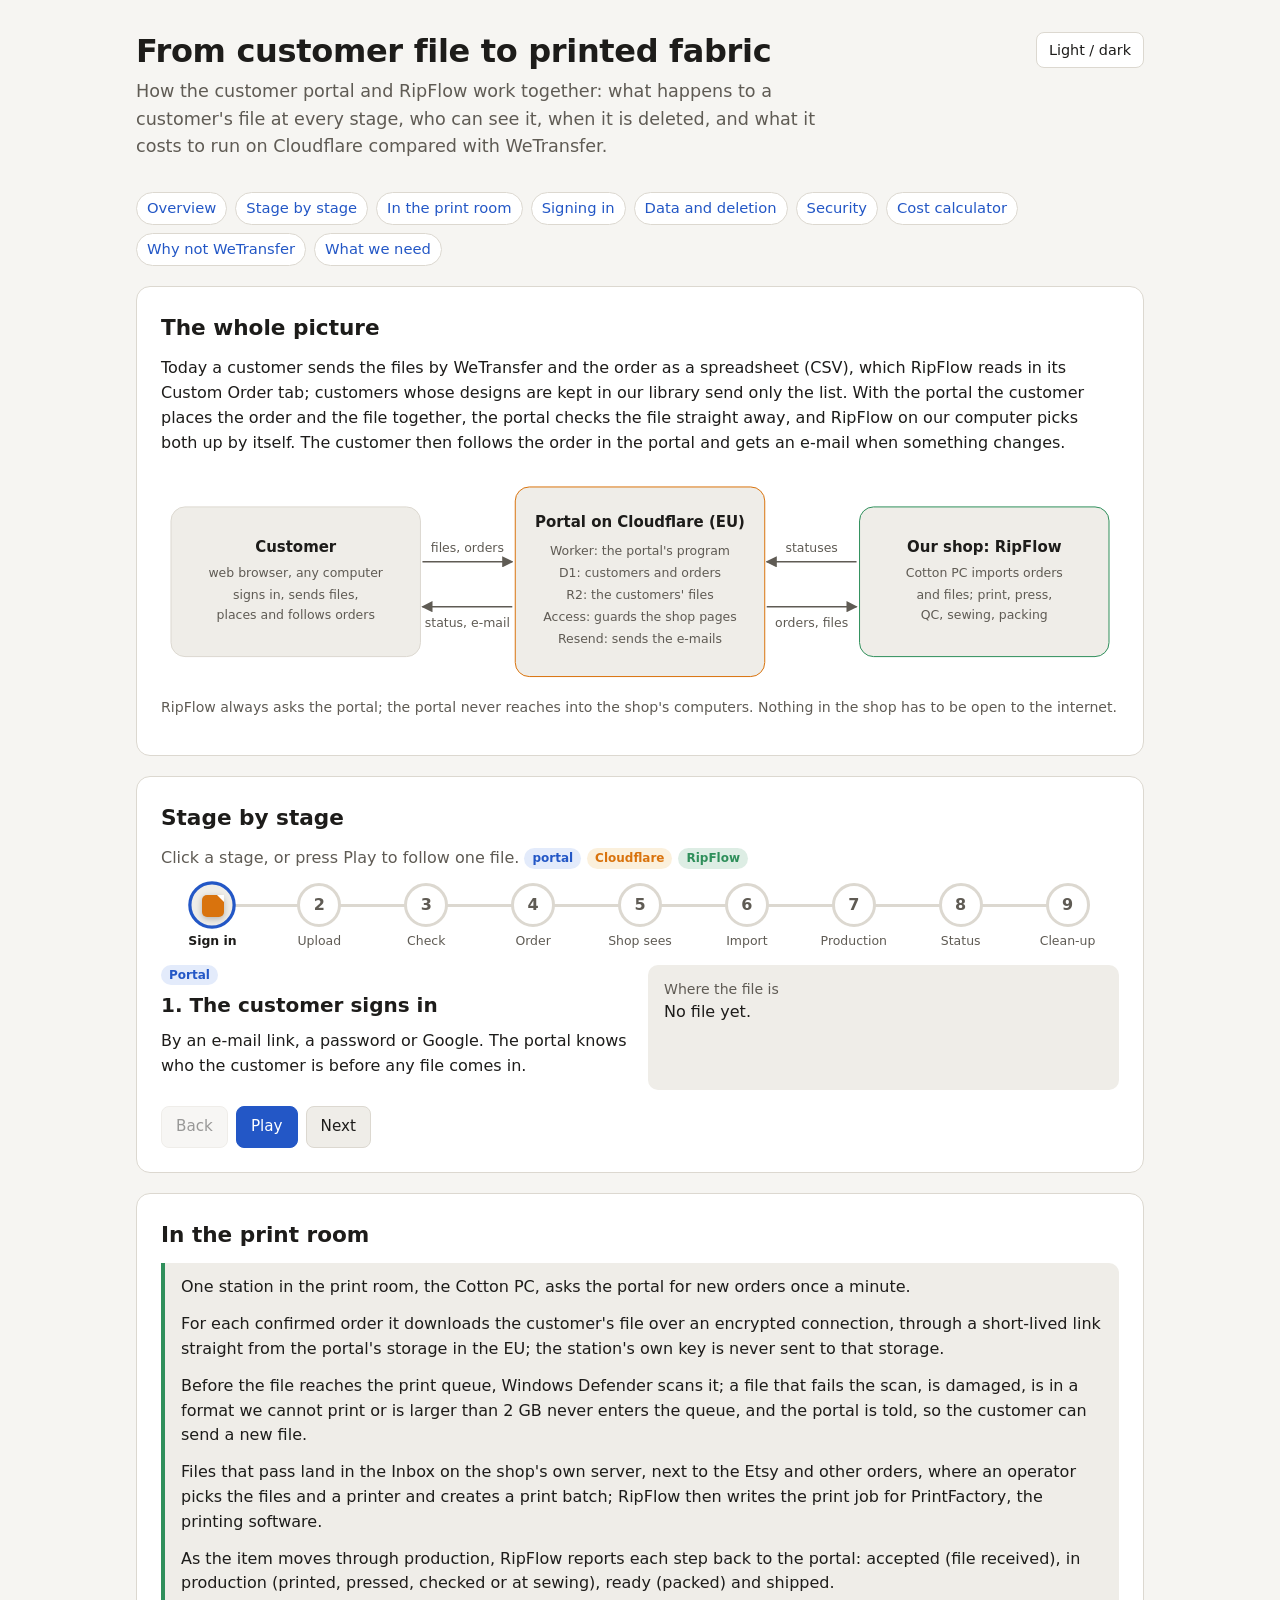
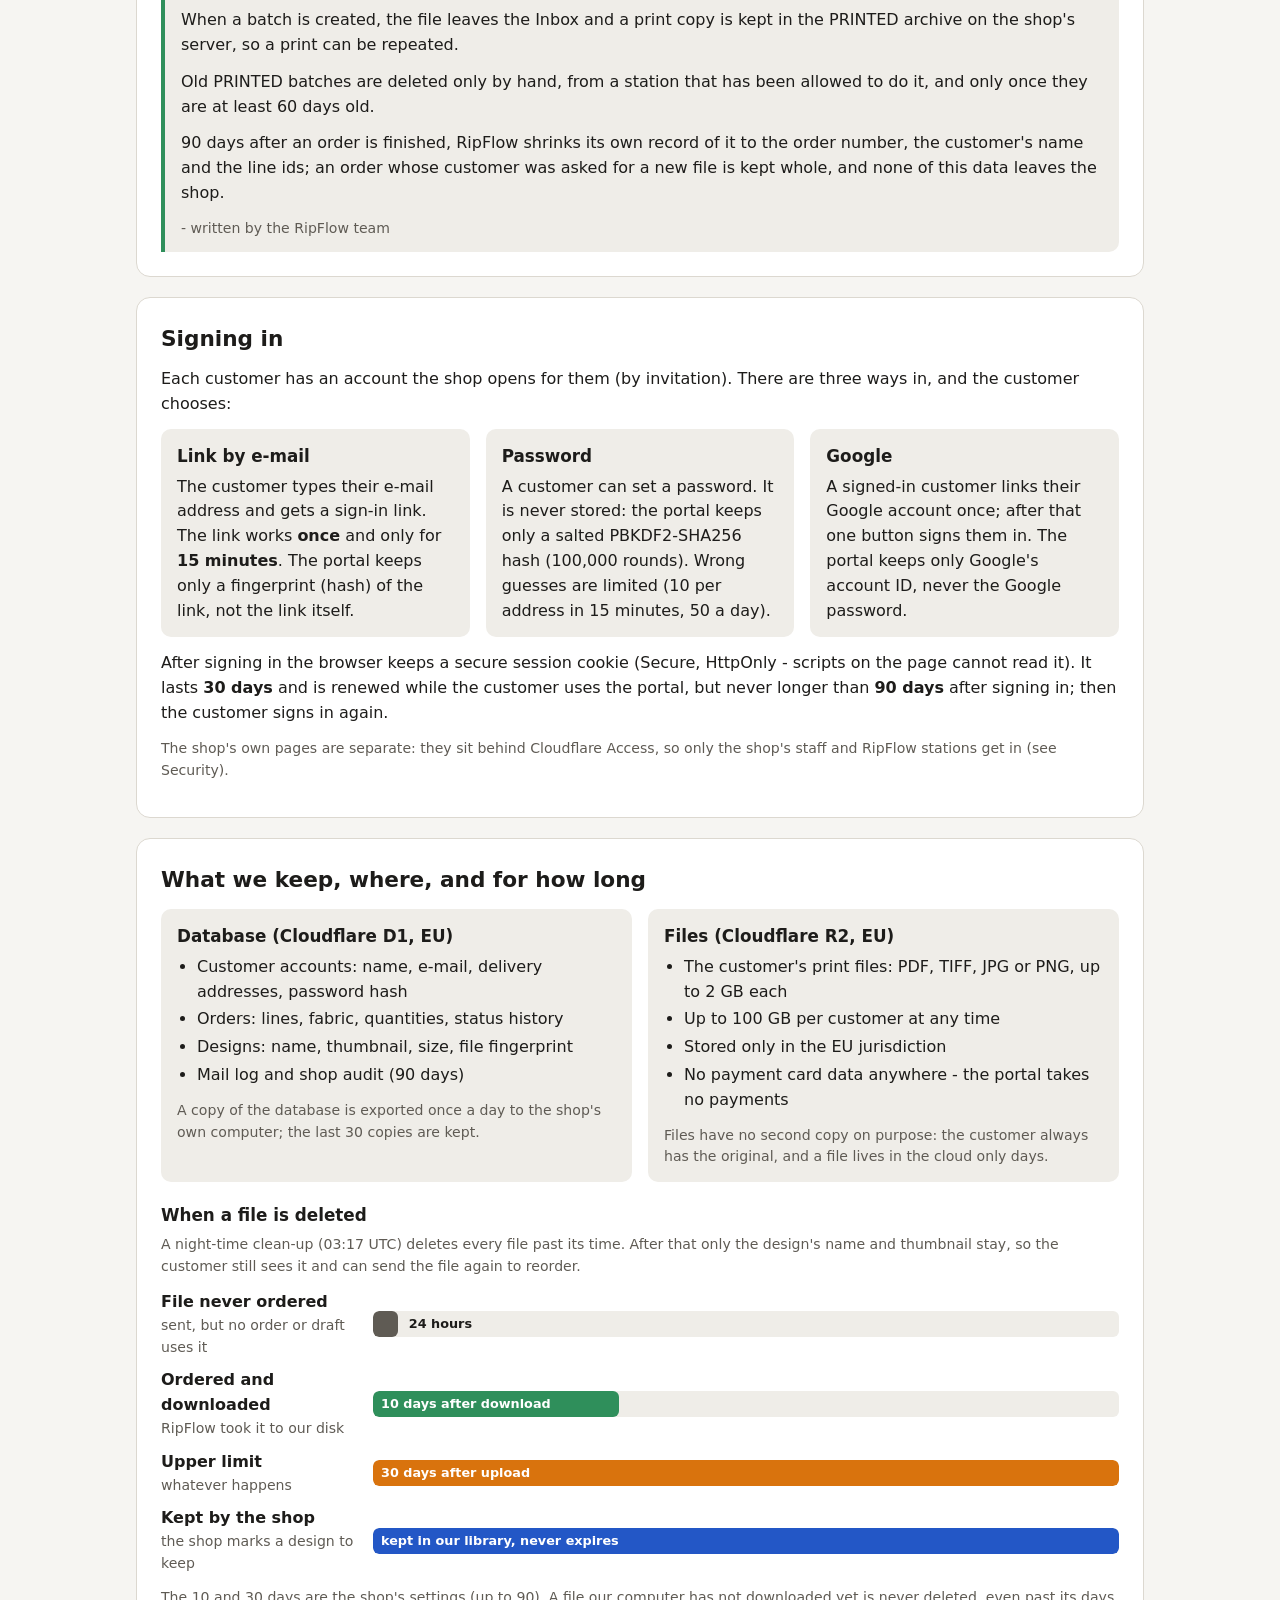
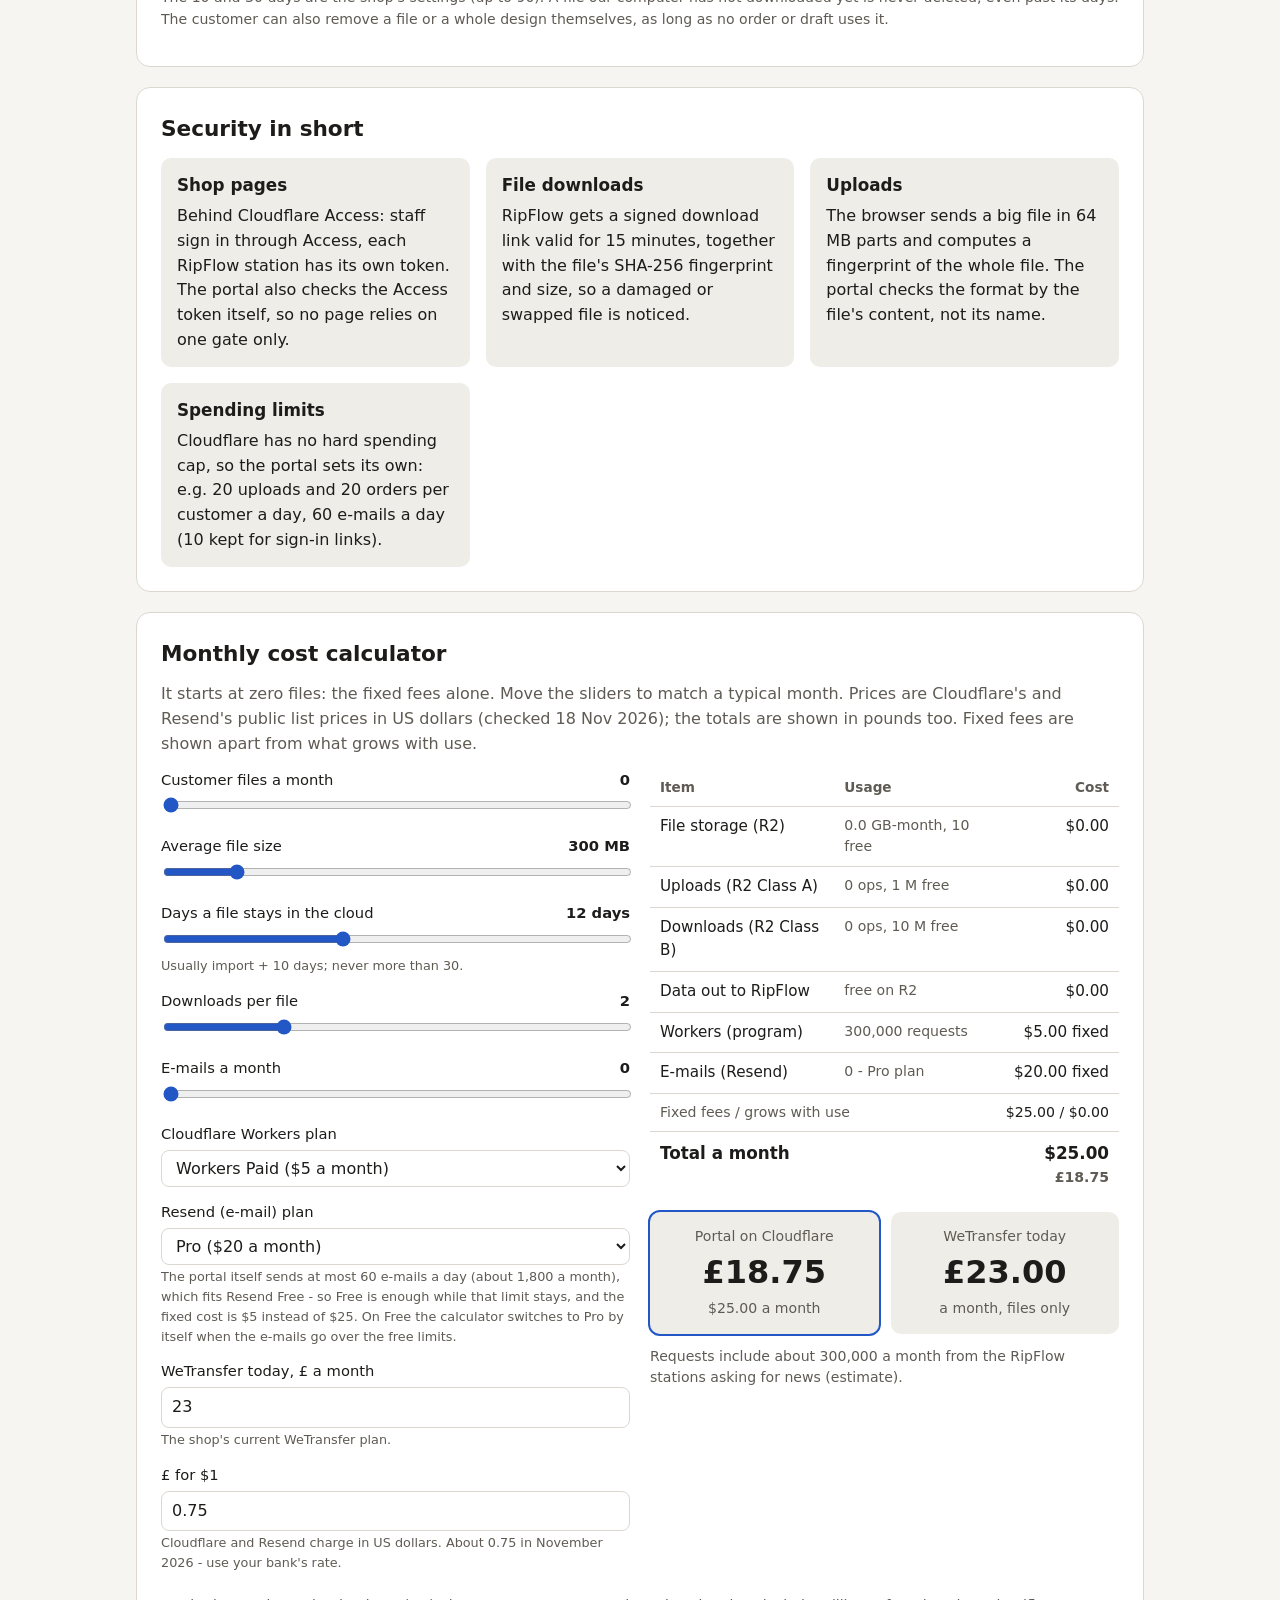
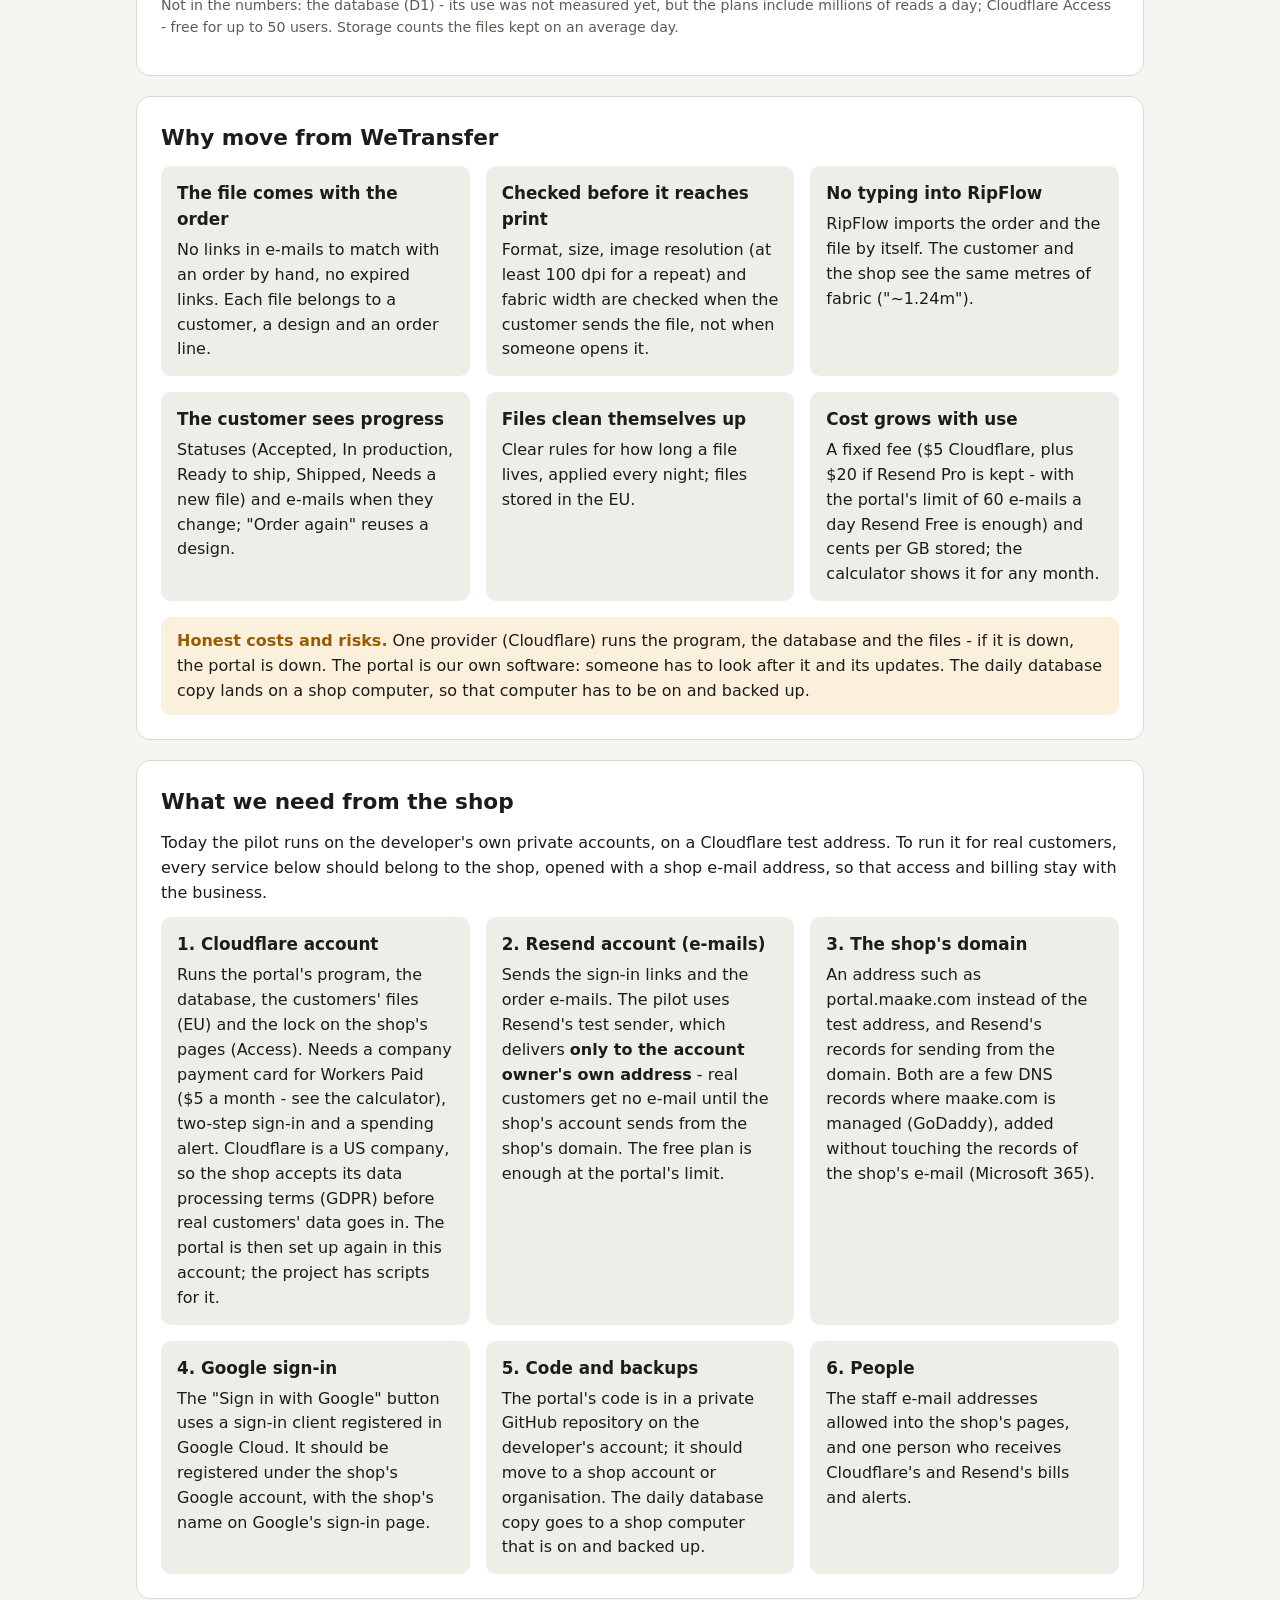
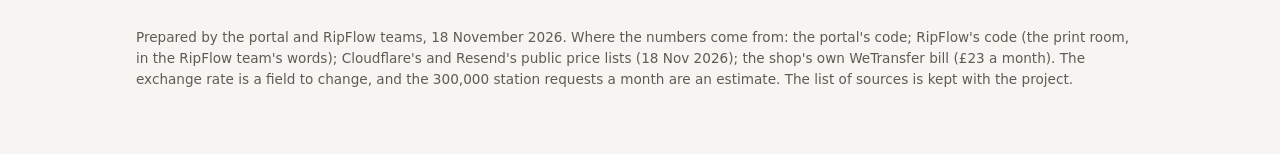
==== commit b2a30fce: "Build of ripflow-portal c883003 (main)" ====
--- a/prez-26716cb78a.html
+++ b/prez-26716cb78a.html
@@ -186,7 +186,7 @@
     <a href="#security">Security</a>
     <a href="#costs">Cost calculator</a>
     <a href="#wetransfer">Why not WeTransfer</a>
-    <a href="#notyet">Not done yet</a>
+    <a href="#needs">What we need</a>
   </nav>
 
   <section id="overview" class="overview">
@@ -347,15 +347,17 @@
     <div class="note" style="margin-top:16px"><strong>Honest costs and risks.</strong> One provider (Cloudflare) runs the program, the database and the files - if it is down, the portal is down. The portal is our own software: someone has to look after it and its updates. The daily database copy lands on a shop computer, so that computer has to be on and backed up.</div>
   </section>
 
-  <section id="notyet">
-    <h2>Not done yet</h2>
-    <ul>
-      <li>The portal is a <strong>pilot</strong> on a Cloudflare test address; the shop's own domain comes later.</li>
-      <li>Prices for customers are not in the portal - still to decide.</li>
-      <li>"Custom size" pieces were switched on on 18 Nov 2026; the first real orders with it are still to come.</li>
-      <li>More detailed problem codes from RipFlow to the customer (the next version of the exchange contract) are still to do.</li>
-      <li>The database's use per shop view has not been measured yet (it is far inside the free allowances, but not measured).</li>
-    </ul>
+  <section id="needs">
+    <h2>What we need from the shop</h2>
+    <p>Today the pilot runs on the developer's own private accounts, on a Cloudflare test address. To run it for real customers, every service below should belong to the shop, opened with a shop e-mail address, so that access and billing stay with the business.</p>
+    <div class="grid2">
+      <div class="card"><h3>1. Cloudflare account</h3><p>Runs the portal's program, the database, the customers' files (EU) and the lock on the shop's pages (Access). Needs a company payment card for Workers Paid ($5 a month - see the calculator), two-step sign-in and a spending alert. Cloudflare is a US company, so the shop accepts its data processing terms (GDPR) before real customers' data goes in. The portal is then set up again in this account; the project has scripts for it.</p></div>
+      <div class="card"><h3>2. Resend account (e-mails)</h3><p>Sends the sign-in links and the order e-mails. The pilot uses Resend's test sender, which delivers <strong>only to the account owner's own address</strong> - real customers get no e-mail until the shop's account sends from the shop's domain. The free plan is enough at the portal's limit.</p></div>
+      <div class="card"><h3>3. The shop's domain</h3><p>An address such as portal.maake.com instead of the test address, and Resend's records for sending from the domain. Both are a few DNS records where maake.com is managed (GoDaddy), added without touching the records of the shop's e-mail (Microsoft 365).</p></div>
+      <div class="card"><h3>4. Google sign-in</h3><p>The "Sign in with Google" button uses a sign-in client registered in Google Cloud. It should be registered under the shop's Google account, with the shop's name on Google's sign-in page.</p></div>
+      <div class="card"><h3>5. Code and backups</h3><p>The portal's code is in a private GitHub repository on the developer's account; it should move to a shop account or organisation. The daily database copy goes to a shop computer that is on and backed up.</p></div>
+      <div class="card"><h3>6. People</h3><p>The staff e-mail addresses allowed into the shop's pages, and one person who receives Cloudflare's and Resend's bills and alerts.</p></div>
+    </div>
   </section>
 
   <footer>Prepared by the portal and RipFlow teams, 18 November 2026. Where the numbers come from: the portal's code; RipFlow's code (the print room, in the RipFlow team's words); Cloudflare's and Resend's public price lists (18 Nov 2026); the shop's own WeTransfer bill (£23 a month). The exchange rate is a field to change, and the 300,000 station requests a month are an estimate. The list of sources is kept with the project.</footer>
